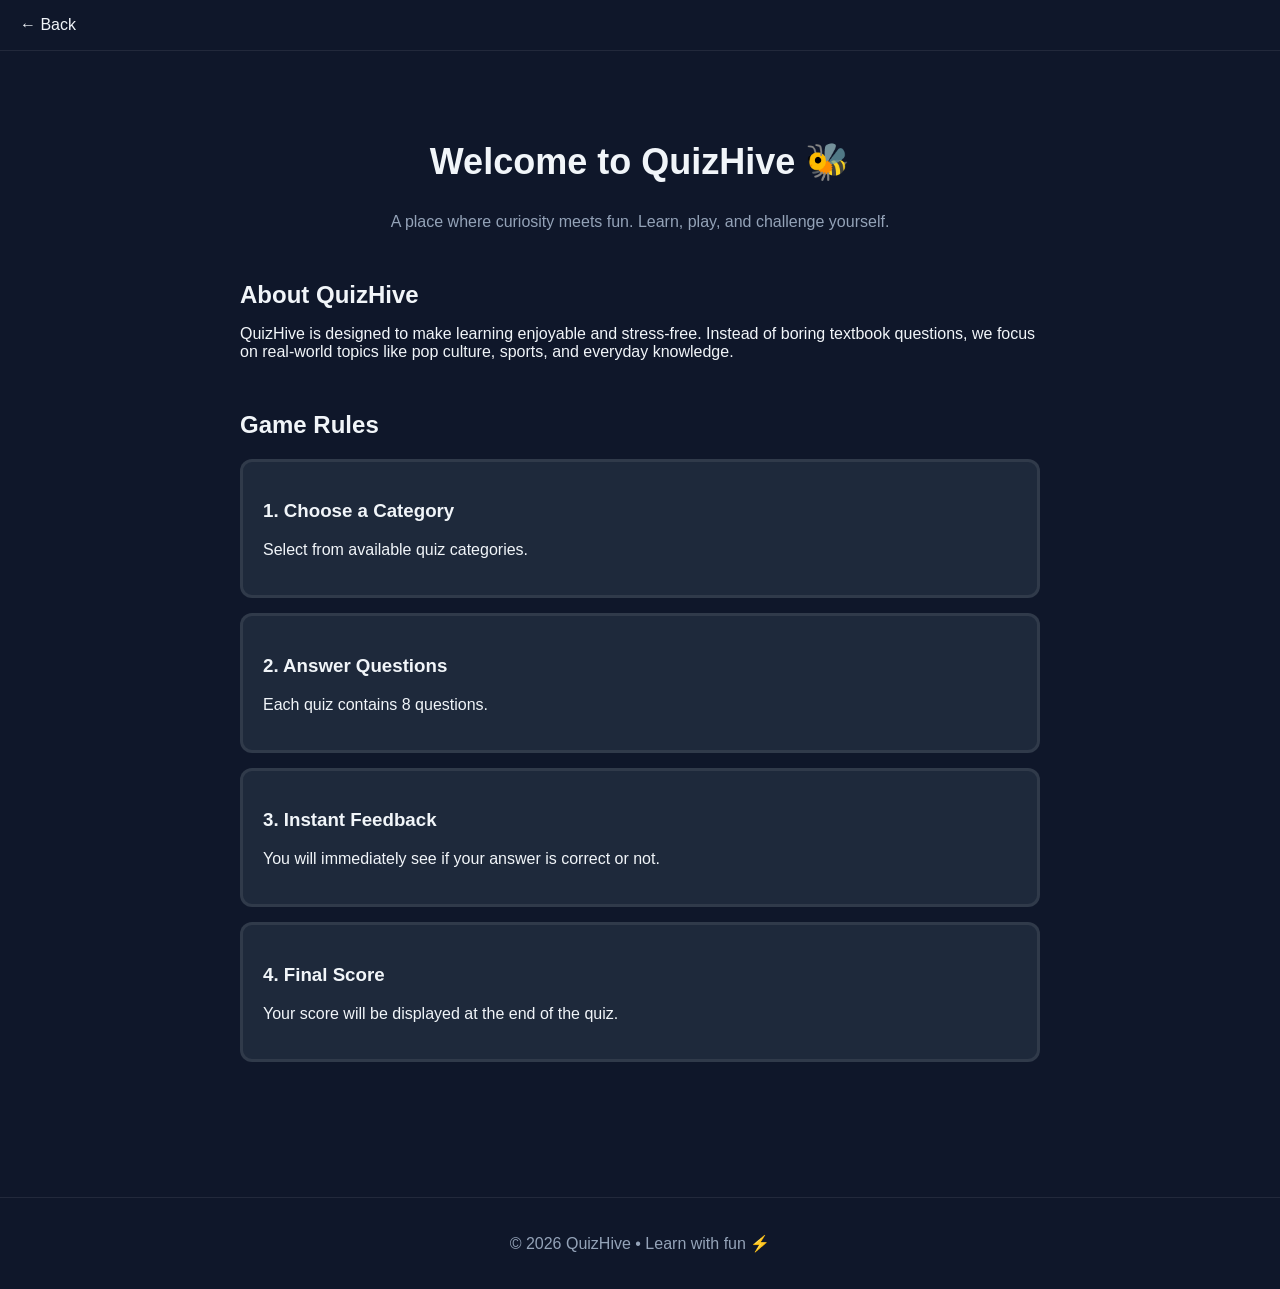
==== about.html @ 3056a83c "NoBrainer;- A fun quick quiz webapp" ====
<!DOCTYPE html>
<html lang="en">
<head>
    <meta charset="UTF-8">
    <meta name="viewport" content="width=device-width, initial-scale=1.0">
    <title>QuizHive - About</title>

    <link href="https://unpkg.com/aos@2.3.4/dist/aos.css" rel="stylesheet">

    <link rel="stylesheet" href="about.css">
</head>

<body>

    <nav class="navbar">
        <a href="index.html" class="back-btn">← Back</a>
    </nav>

    <main class="about-container">

        <section class="hero">
            <h1 data-aos="fade-up">Welcome to QuizHive 🐝</h1>

            <p data-aos="fade-up" data-aos-delay="100">
                A place where curiosity meets fun. Learn, play, and challenge yourself.
            </p>
        </section>

        <section class="about" data-aos="fade-up">
            <h2>About QuizHive</h2>
            <p>
                QuizHive is designed to make learning enjoyable and stress-free. 
                Instead of boring textbook questions, we focus on real-world topics like pop culture, sports, and everyday knowledge.
            </p>
        </section>

        <section class="rules">

            <h2 data-aos="fade-up">Game Rules</h2>

            <div class="rule-card" data-aos="fade-up" data-aos-delay="100">
                <h3>1. Choose a Category</h3>
                <p>Select from available quiz categories.</p>
            </div>

            <div class="rule-card" data-aos="fade-up" data-aos-delay="200">
                <h3>2. Answer Questions</h3>
                <p>Each quiz contains 8 questions.</p>
            </div>

            <div class="rule-card" data-aos="fade-up" data-aos-delay="300">
                <h3>3. Instant Feedback</h3>
                <p>You will immediately see if your answer is correct or not.</p>
            </div>

            <div class="rule-card" data-aos="fade-up" data-aos-delay="400">
                <h3>4. Final Score</h3>
                <p>Your score will be displayed at the end of the quiz.</p>
            </div>

        </section>

    </main>

    <footer class="footer">
        <p>© 2026 QuizHive • Learn with fun ⚡</p>
    </footer>

    <script src="https://unpkg.com/aos@2.3.4/dist/aos.js"></script>
    <script>
        AOS.init({
            duration: 800,
            once: true
        });
    </script>

</body>
</html>
---- about.css ----
:root {
  --primary: #6366f1;
  --secondary: #8b5cf6;

  --bg: #0f172a;
  --card: #1e293b;

  --text: #f1f5f9;
  --muted: #94a3b8;

  --border: rgba(255,255,255,0.08);
}

body {
  margin: 0;
  font-family: 'Poppins', sans-serif;
  background: var(--bg);
  color: var(--text);
}

.navbar {
  padding: 16px 20px;
  border-bottom: 1px solid var(--border);
}

.back-btn {
  text-decoration: none;
  color: var(--text);
}

.back-btn:hover {
  color: var(--primary);
}

.about-container {
  padding: 60px 20px;
  max-width: 800px;
  margin: auto;
}

.hero {
  text-align: center;
  margin-bottom: 50px;
}

.hero h1 {
  font-size: 36px;
}

.hero p {
  color: var(--muted);
}

.about {
  margin-bottom: 50px;
}

.about h2 {
  margin-bottom: 10px;
}

.rules h2 {
  margin-bottom: 20px;
}

.rule-card {
  background: var(--card);
  border: 3px solid var(--border);
  padding: 20px;
  border-radius: 12px;
  margin-bottom: 15px;
  transition: 0.3s;
}

.rule-card:hover {
  transform: translateY(-5px);
  border-color: var(--secondary);
  background: var(--primary);
}

.footer {
  text-align: center;
  padding: 20px;
  margin-top: 60px;
  color: var(--muted);
  border-top: 1px solid var(--border);
}
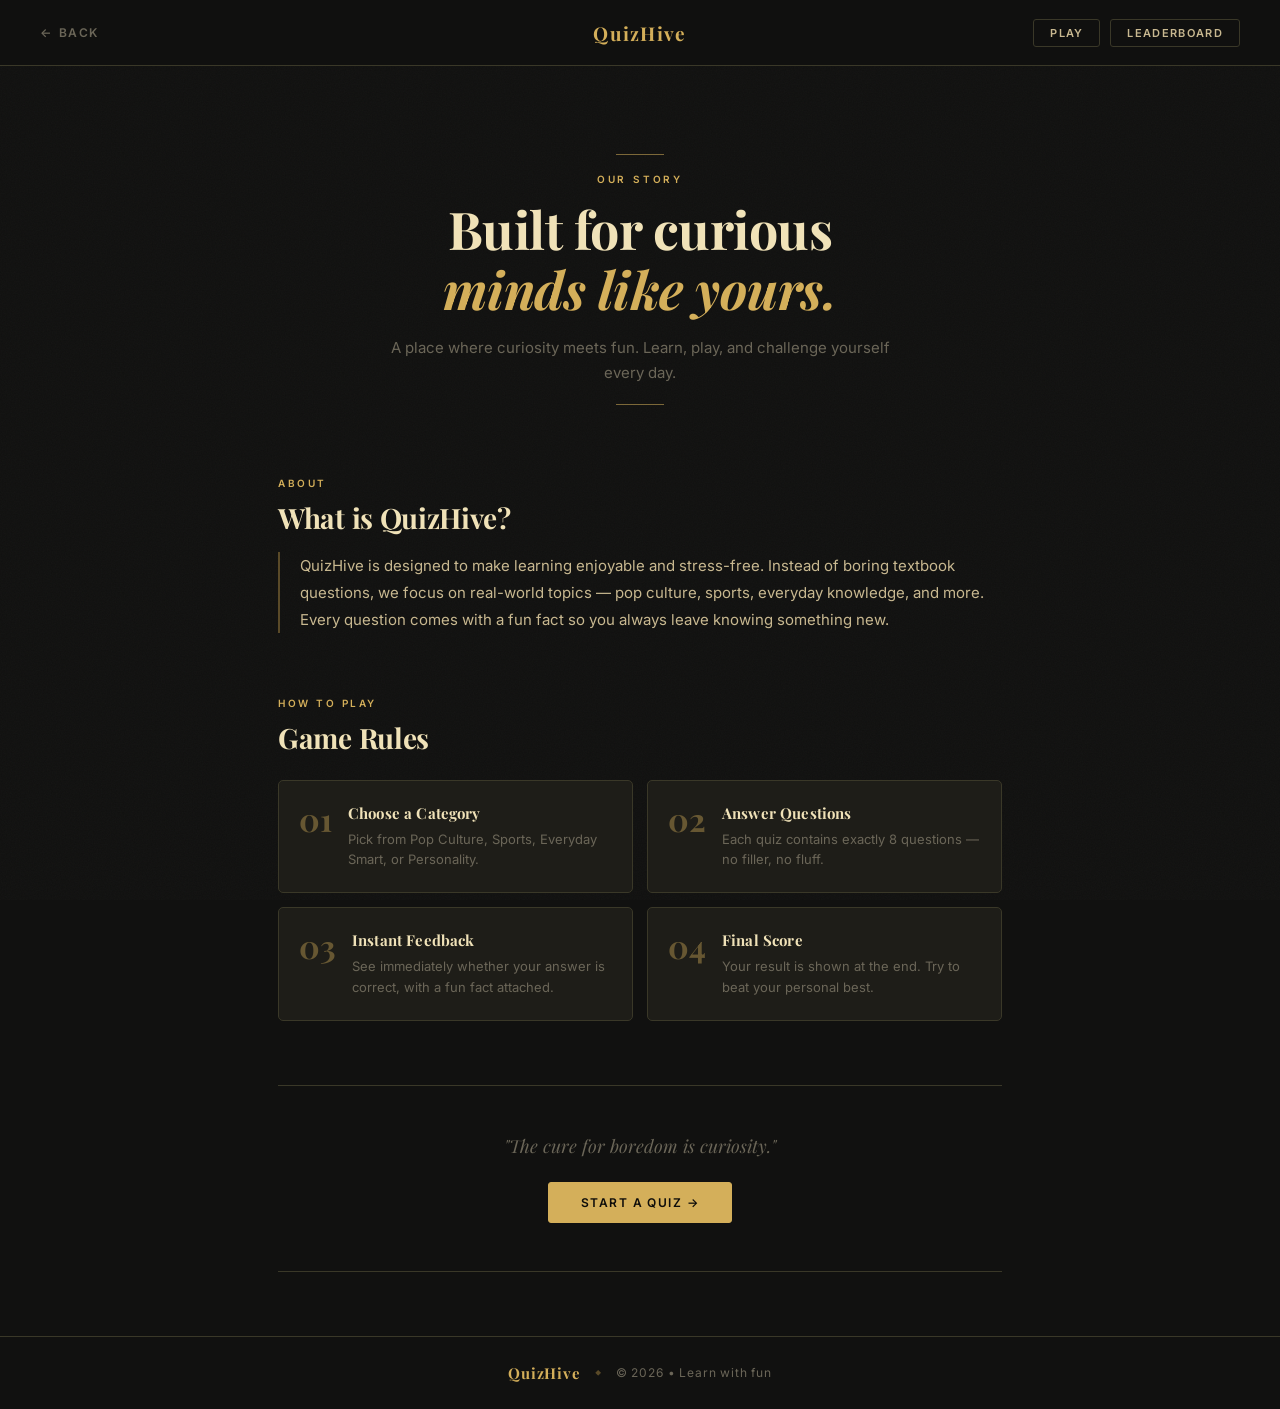
==== commit fa4d9a85: "Add files via upload" ====
--- a/about.html
+++ b/about.html
@@ -1,78 +1,101 @@
 <!DOCTYPE html>
 <html lang="en">
 <head>
-    <meta charset="UTF-8">
-    <meta name="viewport" content="width=device-width, initial-scale=1.0">
-    <title>QuizHive - About</title>
-
-    <link href="https://unpkg.com/aos@2.3.4/dist/aos.css" rel="stylesheet">
-
-    <link rel="stylesheet" href="about.css">
+  <meta charset="UTF-8">
+  <meta name="viewport" content="width=device-width, initial-scale=1.0">
+  <title>QuizHive — About</title>
+  <link rel="preconnect" href="https://fonts.googleapis.com">
+  <link rel="preconnect" href="https://fonts.gstatic.com" crossorigin>
+  <link href="https://fonts.googleapis.com/css2?family=Playfair+Display:ital,wght@0,400;0,700;1,400&family=Inter:wght@300;400;600&display=swap" rel="stylesheet">
+  <link rel="stylesheet" href="about.css">
 </head>
 
 <body>
+  <script src="js/auth.js"></script>
 
-    <nav class="navbar">
-        <a href="index.html" class="back-btn">← Back</a>
-    </nav>
+  <div class="noise"></div>
 
-    <main class="about-container">
+  <nav class="navbar">
+    <a href="index.html" class="back-btn"><span class="back-arrow">←</span> Back</a>
+    <div class="logo-center">QuizHive</div>
+    <div class="nav-right">
+      <a href="categories.html" class="btn-nav">Play</a>
+      <a href="leaderboard.html" class="btn-nav">Leaderboard</a>
+    </div>
+  </nav>
 
-        <section class="hero">
-            <h1 data-aos="fade-up">Welcome to QuizHive 🐝</h1>
+  <main class="about-container">
 
-            <p data-aos="fade-up" data-aos-delay="100">
-                A place where curiosity meets fun. Learn, play, and challenge yourself.
-            </p>
-        </section>
+    <header class="hero">
+      <div class="header-rule"></div>
+      <p class="eyebrow">Our Story</p>
+      <h1>Built for curious<br><em>minds like yours.</em></h1>
+      <p class="hero-sub">A place where curiosity meets fun. Learn, play, and challenge yourself every day.</p>
+      <div class="header-rule"></div>
+    </header>
 
-        <section class="about" data-aos="fade-up">
-            <h2>About QuizHive</h2>
-            <p>
-                QuizHive is designed to make learning enjoyable and stress-free. 
-                Instead of boring textbook questions, we focus on real-world topics like pop culture, sports, and everyday knowledge.
-            </p>
-        </section>
+    <section class="about-section">
+      <div class="section-label">About</div>
+      <h2>What is QuizHive?</h2>
+      <p>QuizHive is designed to make learning enjoyable and stress-free. Instead of boring textbook questions, we focus on real-world topics — pop culture, sports, everyday knowledge, and more. Every question comes with a fun fact so you always leave knowing something new.</p>
+    </section>
 
-        <section class="rules">
+    <section class="rules-section">
+      <div class="section-label">How to Play</div>
+      <h2>Game Rules</h2>
 
-            <h2 data-aos="fade-up">Game Rules</h2>
+      <div class="rule-grid">
 
-            <div class="rule-card" data-aos="fade-up" data-aos-delay="100">
-                <h3>1. Choose a Category</h3>
-                <p>Select from available quiz categories.</p>
-            </div>
+        <div class="rule-card">
+          <div class="rule-num">01</div>
+          <div class="rule-body">
+            <h3>Choose a Category</h3>
+            <p>Pick from Pop Culture, Sports, Everyday Smart, or Personality.</p>
+          </div>
+        </div>
 
-            <div class="rule-card" data-aos="fade-up" data-aos-delay="200">
-                <h3>2. Answer Questions</h3>
-                <p>Each quiz contains 8 questions.</p>
-            </div>
+        <div class="rule-card">
+          <div class="rule-num">02</div>
+          <div class="rule-body">
+            <h3>Answer Questions</h3>
+            <p>Each quiz contains exactly 8 questions — no filler, no fluff.</p>
+          </div>
+        </div>
 
-            <div class="rule-card" data-aos="fade-up" data-aos-delay="300">
-                <h3>3. Instant Feedback</h3>
-                <p>You will immediately see if your answer is correct or not.</p>
-            </div>
+        <div class="rule-card">
+          <div class="rule-num">03</div>
+          <div class="rule-body">
+            <h3>Instant Feedback</h3>
+            <p>See immediately whether your answer is correct, with a fun fact attached.</p>
+          </div>
+        </div>
 
-            <div class="rule-card" data-aos="fade-up" data-aos-delay="400">
-                <h3>4. Final Score</h3>
-                <p>Your score will be displayed at the end of the quiz.</p>
-            </div>
+        <div class="rule-card">
+          <div class="rule-num">04</div>
+          <div class="rule-body">
+            <h3>Final Score</h3>
+            <p>Your result is shown at the end. Try to beat your personal best.</p>
+          </div>
+        </div>
 
-        </section>
+      </div>
+    </section>
 
-    </main>
+    <div class="cta-strip">
+      <p><em>"The cure for boredom is curiosity."</em></p>
+      <a href="categories.html" class="cta-btn">Start a Quiz →</a>
+    </div>
 
-    <footer class="footer">
-        <p>© 2026 QuizHive • Learn with fun ⚡</p>
-    </footer>
+  </main>
 
-    <script src="https://unpkg.com/aos@2.3.4/dist/aos.js"></script>
-    <script>
-        AOS.init({
-            duration: 800,
-            once: true
-        });
-    </script>
+  <footer class="footer">
+    <div class="footer-inner">
+      <span class="footer-logo">QuizHive</span>
+      <span class="footer-dot">◆</span>
+      <span>© 2026 • Learn with fun</span>
+    </div>
+  </footer>
 
+  <script src="index.js"></script>
 </body>
-</html>+</html>
--- a/about.css
+++ b/about.css
@@ -1,87 +1,352 @@
 :root {
-  --primary: #6366f1;
-  --secondary: #8b5cf6;
-
-  --bg: #0f172a;
-  --card: #1e293b;
-
-  --text: #f1f5f9;
-  --muted: #94a3b8;
-
-  --border: rgba(255,255,255,0.08);
-}
+  --bg:             #111110;
+  --bg-card:        #1E1D18;
+  --bg-surface:     #2C2B24;
+  --border:         #3A3828;
+  --border-accent:  #5A4A28;
+  --accent:         #D4AF5A;
+  --accent-hover:   #B8924A;
+  --text-head:      #F0E2B8;
+  --text-body:      #C8B890;
+  --text-muted:     #6B6658;
+  --text-on-accent: #0E0D0A;
+  --nav-bg:         rgba(17,17,16,0.92);
+  --footer-logo:    #D4AF5A;
+  --footer-dot:     #5A4A28;
+}
+
+body.light {
+  --bg:             #F8F7F5;
+  --bg-card:        #ECEAE6;
+  --bg-surface:     #E0DED8;
+  --border:         #C8D4DC;
+  --border-accent:  #2C4258;
+  --accent:         #C8A96A;
+  --accent-hover:   #1C2B3A;
+  --text-head:      #0C1820;
+  --text-body:      #2C4258;
+  --text-muted:     #7A96AA;
+  --text-on-accent: #F4F2EE;
+  --nav-bg:         rgba(248,247,245,0.92);
+  --footer-logo:    #1C2B3A;
+  --footer-dot:     #C8D4DC;
+}
+
+*{ box-sizing: border-box; margin: 0; padding: 0; }
 
 body {
-  margin: 0;
-  font-family: 'Poppins', sans-serif;
+  font-family: 'Inter', sans-serif;
   background: var(--bg);
-  color: var(--text);
+  color: var(--text-body);
+  min-height: 100vh;
+  transition: background 0.4s, color 0.4s;
+  overflow-x: hidden;
+}
+
+h1, h2, h3, .logo-center, .footer-logo {
+  font-family: 'Playfair Display', serif;
+  font-weight: 700;
+}
+
+.noise {
+  pointer-events: none;
+  position: fixed;
+  inset: 0;
+  z-index: 0;
+  opacity: 0.03;
+  background-image: url("data:image/svg+xml,%3Csvg xmlns='http://www.w3.org/2000/svg' width='220' height='220'%3E%3Cfilter id='n'%3E%3CfeTurbulence type='fractalNoise' baseFrequency='0.78' numOctaves='4' stitchTiles='stitch'/%3E%3C/filter%3E%3Crect width='220' height='220' filter='url(%23n)'/%3E%3C/svg%3E");
+  background-repeat: repeat;
+}
+
+body.light .noise { opacity: 0.015; }
+
+body.light::after {
+  content: '';
+  pointer-events: none;
+  position: fixed;
+  inset: 0;
+  z-index: 0;
+  background-image: radial-gradient(circle, #2C4258 1px, transparent 1px);
+  background-size: 28px 28px;
+  opacity: 0.04;
 }
 
 .navbar {
-  padding: 16px 20px;
+  position: sticky;
+  top: 0;
+  z-index: 100;
+  display: flex;
+  align-items: center;
+  justify-content: space-between;
+  padding: 0 40px;
+  height: 66px;
+  background: var(--nav-bg);
   border-bottom: 1px solid var(--border);
-}
+  backdrop-filter: blur(16px);
+  -webkit-backdrop-filter: blur(16px);
+}
+
+.logo-center {
+  font-size: 19px;
+  letter-spacing: 0.07em;
+  color: var(--accent);
+  position: absolute;
+  left: 50%;
+  transform: translateX(-50%);
+}
+
+body.light .logo-center { color: #1C2B3A; }
+
+.nav-right { display: flex; gap: 10px; margin-left: auto; }
 
 .back-btn {
+  display: flex;
+  align-items: center;
+  gap: 7px;
   text-decoration: none;
-  color: var(--text);
-}
-
-.back-btn:hover {
-  color: var(--primary);
-}
+  color: var(--text-muted);
+  font-size: 12px;
+  font-weight: 600;
+  letter-spacing: 0.1em;
+  text-transform: uppercase;
+  transition: color 0.2s;
+}
+
+.back-arrow { display: inline-block; transition: transform 0.22s; }
+.back-btn:hover { color: var(--accent); }
+.back-btn:hover .back-arrow { transform: translateX(-3px); }
+body.light .back-btn:hover { color: #1C2B3A; }
+
+.btn-nav {
+  display: inline-block;
+  padding: 6px 16px;
+  font-family: 'Inter', sans-serif;
+  font-size: 11px;
+  font-weight: 600;
+  letter-spacing: 0.12em;
+  text-transform: uppercase;
+  text-decoration: none;
+  color: var(--text-body);
+  border: 1px solid var(--border);
+  border-radius: 3px;
+  background: transparent;
+  transition: all 0.2s;
+}
+
+.btn-nav:hover { background: var(--accent); color: var(--text-on-accent); border-color: var(--accent); }
+body.light .btn-nav:hover { background: #1C2B3A; color: #F4F2EE; border-color: #1C2B3A; }
 
 .about-container {
-  padding: 60px 20px;
-  max-width: 800px;
-  margin: auto;
+  position: relative;
+  z-index: 1;
+  max-width: 780px;
+  margin: 0 auto;
+  padding: 88px 28px 64px;
 }
 
 .hero {
   text-align: center;
-  margin-bottom: 50px;
-}
+  margin-bottom: 72px;
+}
+
+.header-rule {
+  width: 48px;
+  height: 1px;
+  background: var(--accent);
+  margin: 0 auto 18px;
+  opacity: 0.55;
+}
+
+body.light .header-rule { background: #1C2B3A; opacity: 0.2; }
+
+.eyebrow {
+  font-family: 'Inter', sans-serif;
+  font-size: 10px;
+  font-weight: 600;
+  letter-spacing: 0.28em;
+  text-transform: uppercase;
+  color: var(--accent);
+  margin-bottom: 14px;
+}
+
+body.light .eyebrow { color: #2C4258; }
 
 .hero h1 {
-  font-size: 36px;
-}
-
-.hero p {
-  color: var(--muted);
-}
-
-.about {
-  margin-bottom: 50px;
-}
-
-.about h2 {
+  font-size: clamp(32px, 5vw, 52px);
+  line-height: 1.15;
+  color: var(--text-head);
+  margin-bottom: 16px;
+  letter-spacing: -0.5px;
+}
+
+.hero h1 em { font-style: italic; color: var(--accent); }
+body.light .hero h1 em { color: #2C4258; }
+
+.hero-sub {
+  font-size: 15px;
+  color: var(--text-muted);
+  line-height: 1.7;
+  max-width: 520px;
+  margin: 0 auto 18px;
+}
+
+.about-section,
+.rules-section {
+  margin-bottom: 64px;
+}
+
+.section-label {
+  font-family: 'Inter', sans-serif;
+  font-size: 10px;
+  font-weight: 600;
+  letter-spacing: 0.25em;
+  text-transform: uppercase;
+  color: var(--accent);
   margin-bottom: 10px;
 }
 
-.rules h2 {
-  margin-bottom: 20px;
+body.light .section-label { color: #7A96AA; }
+
+.about-section h2,
+.rules-section h2 {
+  font-size: 28px;
+  color: var(--text-head);
+  margin-bottom: 16px;
+  letter-spacing: -0.3px;
+}
+
+.about-section p {
+  font-size: 15px;
+  color: var(--text-body);
+  line-height: 1.8;
+  padding-left: 20px;
+  border-left: 2px solid var(--border-accent);
+}
+
+body.light .about-section p { border-left-color: #C8D4DC; }
+
+.rule-grid {
+  display: grid;
+  grid-template-columns: 1fr 1fr;
+  gap: 14px;
+  margin-top: 24px;
 }
 
 .rule-card {
-  background: var(--card);
-  border: 3px solid var(--border);
-  padding: 20px;
-  border-radius: 12px;
-  margin-bottom: 15px;
-  transition: 0.3s;
+  display: flex;
+  gap: 16px;
+  align-items: flex-start;
+  padding: 22px 20px;
+  background: var(--bg-card);
+  border: 1px solid var(--border);
+  border-radius: 5px;
+  transition: transform 0.25s cubic-bezier(.22,.68,0,1.2), border-color 0.2s, box-shadow 0.2s;
 }
 
 .rule-card:hover {
-  transform: translateY(-5px);
-  border-color: var(--secondary);
-  background: var(--primary);
-}
+  transform: translateY(-4px);
+  border-color: var(--accent);
+  box-shadow: 0 12px 40px rgba(0,0,0,0.35);
+}
+
+body.light .rule-card:hover {
+  border-color: #1C2B3A;
+  box-shadow: 0 10px 32px rgba(28,43,58,0.12);
+}
+
+.rule-num {
+  font-family: 'Playfair Display', serif;
+  font-size: 32px;
+  font-weight: 700;
+  color: var(--accent);
+  line-height: 1;
+  flex-shrink: 0;
+  opacity: 0.4;
+}
+
+body.light .rule-num { color: #1C2B3A; }
+
+.rule-card:hover .rule-num { opacity: 1; }
+
+.rule-body h3 {
+  font-size: 15px;
+  color: var(--text-head);
+  margin-bottom: 6px;
+  letter-spacing: 0.01em;
+}
+
+.rule-body p {
+  font-size: 13px;
+  color: var(--text-muted);
+  line-height: 1.6;
+}
+
+.cta-strip {
+  margin-top: 16px;
+  padding: 48px 0;
+  border-top: 1px solid var(--border);
+  border-bottom: 1px solid var(--border);
+  text-align: center;
+}
+
+.cta-strip p {
+  font-family: 'Playfair Display', serif;
+  font-size: 18px;
+  font-style: italic;
+  color: var(--text-muted);
+  margin-bottom: 24px;
+}
+
+.cta-btn {
+  display: inline-block;
+  padding: 12px 32px;
+  font-family: 'Inter', sans-serif;
+  font-size: 12px;
+  font-weight: 600;
+  letter-spacing: 0.12em;
+  text-transform: uppercase;
+  text-decoration: none;
+  color: var(--text-on-accent);
+  background: var(--accent);
+  border: 1px solid var(--accent);
+  border-radius: 3px;
+  transition: all 0.2s;
+}
+
+.cta-btn:hover { background: var(--accent-hover); border-color: var(--accent-hover); }
+body.light .cta-btn { background: #1C2B3A; border-color: #1C2B3A; }
+body.light .cta-btn:hover { background: #2C4258; border-color: #2C4258; }
+
 
 .footer {
+  position: relative;
+  z-index: 1;
+  border-top: 1px solid var(--border);
+  padding: 26px;
   text-align: center;
-  padding: 20px;
-  margin-top: 60px;
-  color: var(--muted);
-  border-top: 1px solid var(--border);
-}+}
+
+.footer-inner {
+  display: flex;
+  align-items: center;
+  justify-content: center;
+  gap: 14px;
+  font-size: 12px;
+  color: var(--text-muted);
+  letter-spacing: 0.07em;
+}
+
+.footer-logo {
+  font-family: 'Playfair Display', serif;
+  font-size: 15px;
+  color: var(--footer-logo);
+}
+
+.footer-dot { font-size: 6px; color: var(--footer-dot); }
+
+@media (max-width: 600px) {
+  .navbar { padding: 0 20px; }
+  .about-container { padding: 56px 16px 40px; }
+  .rule-grid { grid-template-columns: 1fr; }
+  .hero h1 { font-size: 30px; }
+}
